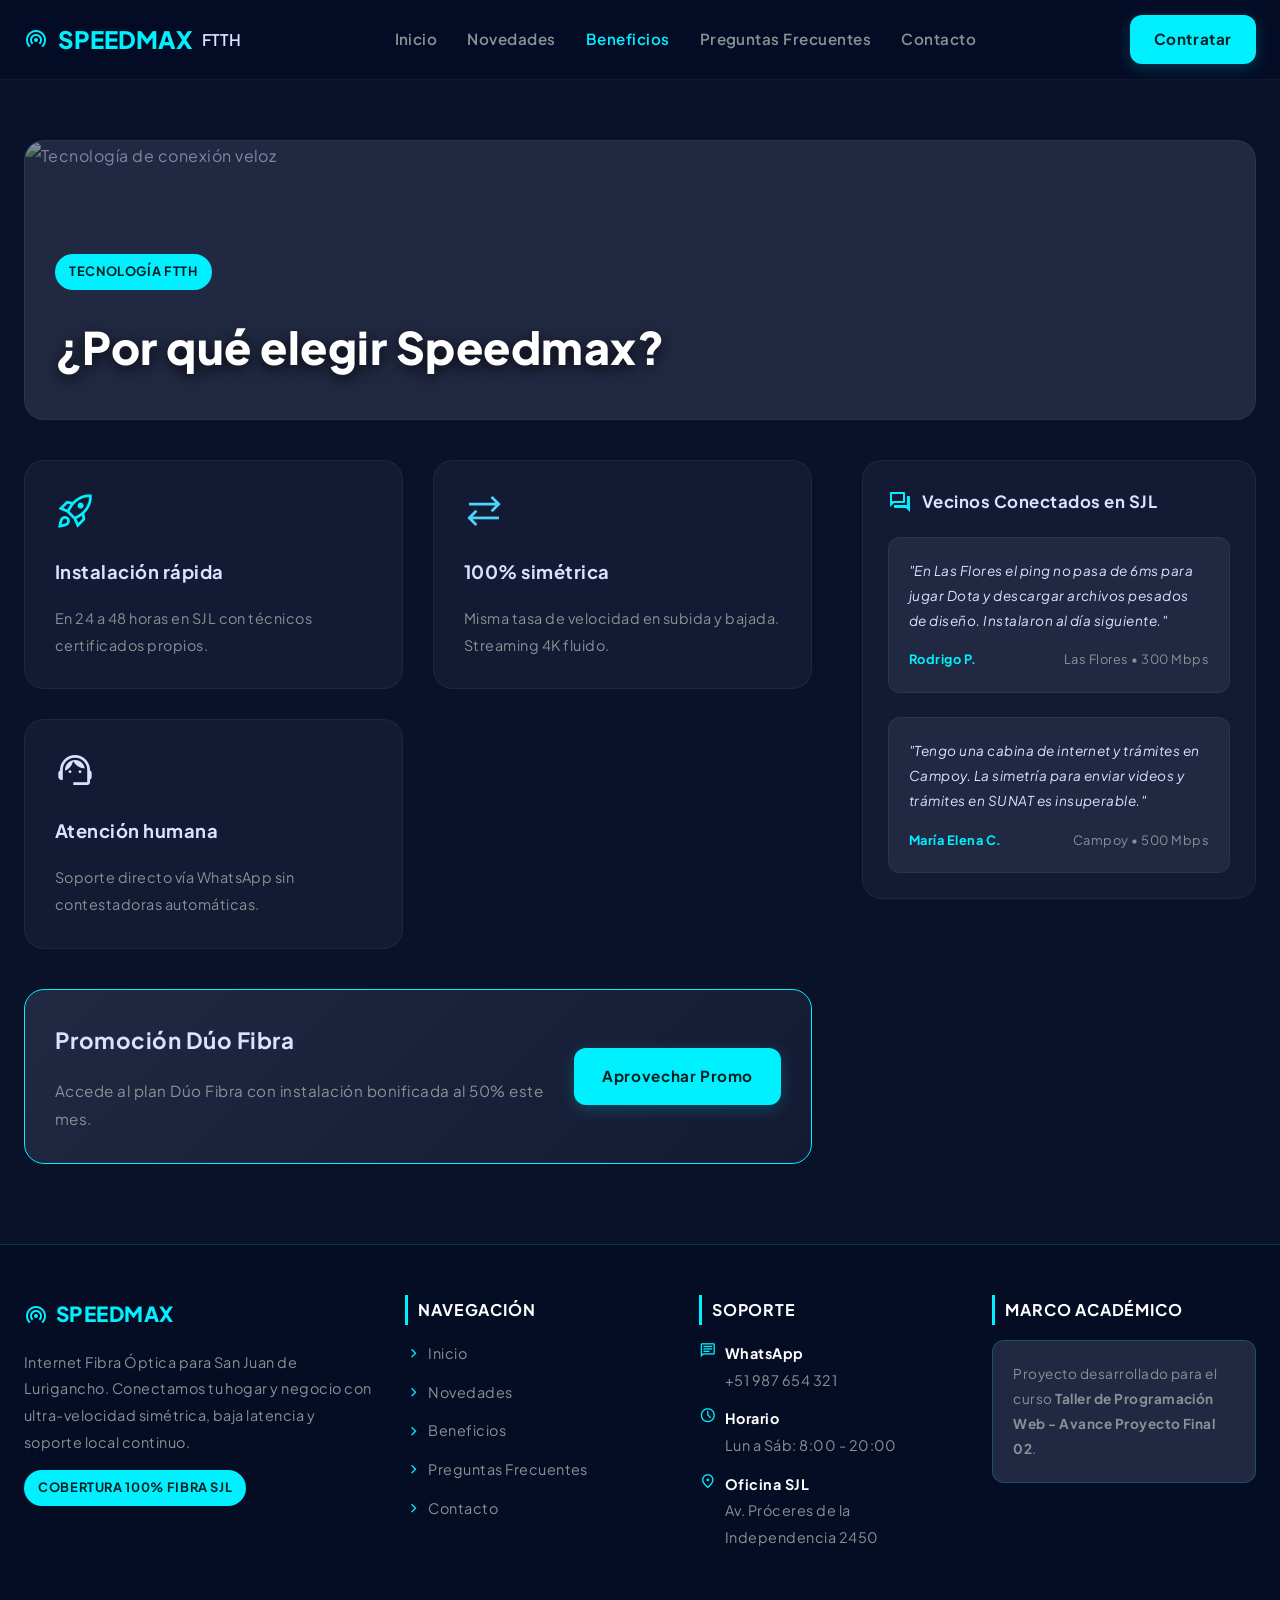
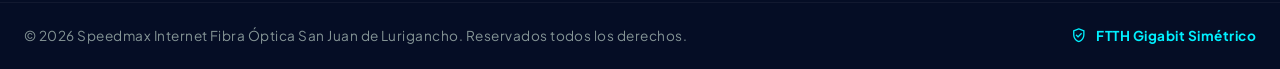
==== beneficios.html @ a31bd1a9 "Add files via upload" ====
<!DOCTYPE html>
<html lang="es">
<head>
  <meta charset="utf-8"/>
  <meta name="viewport" content="width=device-width, initial-scale=1.0"/>
  <title>AVANCE PF 02 - SPEEDMAX | Beneficios</title>
  <link href="https://fonts.googleapis.com/css2?family=Plus+Jakarta+Sans:wght@400;600;700;800&display=swap" rel="stylesheet"/>
  <link href="https://fonts.googleapis.com/css2?family=Material+Symbols+Outlined:opsz,wght,FILL,GRAD@24,400,0,0" rel="stylesheet"/>
  <link rel="stylesheet" href="styles.css"/>
  <script src="script.js" defer></script>  
</head>
<body>
  <!-- Header con .active en Beneficios -->
  <header class="header">
    <div class="container">
      <a href="index.html" class="logo"><span class="material-symbols-outlined text-primary">wifi_tethering</span>SPEEDMAX <span style="font-size: 1rem; color: var(--text-main); font-weight: 600;">FTTH</span></a>
      <nav class="nav-links">
        <a href="index.html">Inicio</a>
        <a href="novedades.html">Novedades</a>
        <a href="beneficios.html" class="active">Beneficios</a>
        <a href="faq.html">Preguntas Frecuentes</a>
        <a href="contacto.html">Contacto</a>
      </nav>
      <a href="contacto.html" class="btn btn-primary" style="padding: 10px 24px;">Contratar</a>
    </div>
  </header>

  <main>
    <section class="section-padding">
      <div class="container">
        <!-- IMAGEN CABECERA ARREGLADA CON URL SEGURA -->
        <div class="page-header">
          <img src="https://images.unsplash.com/photo-1550751827-4bd374c3f58b?auto=format&fit=crop&w=1200&q=80" alt="Tecnología de conexión veloz">
          <div class="overlay-content">
            <span class="badge badge-solid mb-2">Tecnología FTTH</span>
            <h1 class="page-header-title">¿Por qué elegir Speedmax?</h1>
          </div>
        </div>

        <div class="grid-layout mt-4">
          <div style="display: flex; flex-direction: column; gap: 40px;">
            <div class="grid-3">
              <div class="card">
                <span class="material-symbols-outlined text-primary mb-3" style="font-size: 2.5rem;">rocket_launch</span>
                <h3 class="title-sm mb-2">Instalación rápida</h3>
                <p style="color: var(--text-muted); font-size: 0.9rem;">En 24 a 48 horas en SJL con técnicos certificados propios.</p>
              </div>
              <div class="card">
                <span class="material-symbols-outlined text-secondary mb-3" style="font-size: 2.5rem;">sync_alt</span>
                <h3 class="title-sm mb-2">100% simétrica</h3>
                <p style="color: var(--text-muted); font-size: 0.9rem;">Misma tasa de velocidad en subida y bajada. Streaming 4K fluido.</p>
              </div>
              <div class="card">
                <span class="material-symbols-outlined mb-3" style="font-size: 2.5rem;">support_agent</span>
                <h3 class="title-sm mb-2">Atención humana</h3>
                <p style="color: var(--text-muted); font-size: 0.9rem;">Soporte directo vía WhatsApp sin contestadoras automáticas.</p>
              </div>
            </div>

            <div style="background: linear-gradient(135deg, var(--bg-surface-high), var(--bg-surface)); padding: 30px; border-radius: 20px; border: 1px solid var(--primary); display: flex; justify-content: space-between; align-items: center; flex-wrap: wrap; gap: 20px;">
              <div style="flex: 1;">
                <h3 class="title-md mb-2">Promoción Dúo Fibra</h3>
                <p style="color: var(--text-muted); font-size: 0.95rem;">Accede al plan Dúo Fibra con instalación bonificada al 50% este mes.</p>
              </div>
              <a href="contacto.html" class="btn btn-primary">Aprovechar Promo</a>
            </div>
          </div>

          <div style="display: flex; flex-direction: column; gap: 30px;">
            <div class="card" style="padding: 25px;">
              <h4 style="font-size: 1.05rem; font-weight: 700; margin-bottom: 20px; display: flex; align-items: center; gap: 10px;"><span class="material-symbols-outlined text-primary">forum</span> Vecinos Conectados en SJL</h4>
              
              <!-- Comentario 1 -->
              <div class="card-light mb-3" style="border: 1px solid var(--bg-surface-light);">
                <p style="font-size: 0.85rem; font-style: italic; margin-bottom: 15px;">"En Las Flores el ping no pasa de 6ms para jugar Dota y descargar archivos pesados de diseño. Instalaron al día siguiente."</p>
                <div style="display: flex; justify-content: space-between; align-items: center; font-size: 0.8rem;">
                  <strong class="text-primary">Rodrigo P.</strong>
                  <span style="color: var(--text-muted);">Las Flores • 300 Mbps</span>
                </div>
              </div>

              <!-- Comentario 2 añadido -->
              <div class="card-light" style="border: 1px solid var(--bg-surface-light);">
                <p style="font-size: 0.85rem; font-style: italic; margin-bottom: 15px;">"Tengo una cabina de internet y trámites en Campoy. La simetría para enviar videos y trámites en SUNAT es insuperable."</p>
                <div style="display: flex; justify-content: space-between; align-items: center; font-size: 0.8rem;">
                  <strong class="text-primary">María Elena C.</strong>
                  <span style="color: var(--text-muted);">Campoy • 500 Mbps</span>
                </div>
              </div>
            </div>
          </div>
        </div>
      </div>
    </section>
  </main>

  <footer class="footer">
    <div class="container grid-footer">
      <div>
        <h3 style="color: var(--primary); font-size: 1.3rem; font-weight: 800; margin-bottom: 15px; display: flex; align-items: center; gap: 8px;">
          <span class="material-symbols-outlined">wifi_tethering</span> SPEEDMAX
        </h3>
        <p style="color: var(--text-muted); margin-bottom: 15px; font-size: 0.9rem;">Internet Fibra Óptica para San Juan de Lurigancho. Conectamos tu hogar y negocio con ultra-velocidad simétrica, baja latencia y soporte local continuo.</p>
        <span class="badge badge-solid">COBERTURA 100% FIBRA SJL</span>
      </div>
      <div>
        <h4>Navegación</h4>
        <ul>
          <li><a href="index.html"><span class="material-symbols-outlined footer-icon">chevron_right</span> Inicio</a></li>
          <li><a href="novedades.html"><span class="material-symbols-outlined footer-icon">chevron_right</span> Novedades</a></li>
          <li><a href="beneficios.html"><span class="material-symbols-outlined footer-icon">chevron_right</span> Beneficios</a></li>
          <li><a href="faq.html"><span class="material-symbols-outlined footer-icon">chevron_right</span> Preguntas Frecuentes</a></li>
          <li><a href="contacto.html"><span class="material-symbols-outlined footer-icon">chevron_right</span> Contacto</a></li>
        </ul>
      </div>
      <div>
        <h4>Soporte</h4>
        <ul>
          <li><span class="material-symbols-outlined footer-icon">chat</span> <div><strong style="color: white;">WhatsApp</strong><br>+51 987 654 321</div></li>
          <li><span class="material-symbols-outlined footer-icon">schedule</span> <div><strong style="color: white;">Horario</strong><br>Lun a Sáb: 8:00 - 20:00</div></li>
          <li><span class="material-symbols-outlined footer-icon">location_on</span> <div><strong style="color: white;">Oficina SJL</strong><br>Av. Próceres de la Independencia 2450</div></li>
        </ul>
      </div>
      <div>
        <h4>Marco Académico</h4>
        <div class="card-light" style="border: 1px solid rgba(0, 240, 255, 0.2);">
          <p style="font-size: 0.85rem; color: var(--text-muted);">Proyecto desarrollado para el curso <strong>Taller de Programación Web - Avance Proyecto Final 02</strong>.</p>
        </div>
      </div>
    </div>
    <div class="container footer-bottom">
      <p>© 2026 Speedmax Internet Fibra Óptica San Juan de Lurigancho. Reservados todos los derechos.</p>
      <p style="color: var(--primary); display: flex; align-items: center; gap: 8px; font-weight: 700;"><span class="material-symbols-outlined" style="font-size: 1.1rem;">gpp_good</span> FTTH Gigabit Simétrico</p>
    </div>
  </footer>

</body>
</html>
---- styles.css ----
/* ================= VARIABLES ================= */
:root {
  --bg-base: #0a122a;
  --bg-surface: #131a33;
  --bg-surface-high: #212942;
  --bg-surface-light: rgba(255, 255, 255, 0.05);
  --primary: #00f0ff;
  --primary-hover: #4cd6fb;
  --secondary: #4cd6fb;
  --text-main: #dbe1ff;
  --text-muted: #849495;
  --text-dark: #002022;
  --font-family: 'Plus Jakarta Sans', sans-serif;
  --transition: all 0.3s ease;
}

/* ================= RESET Y BASE ================= */
* { margin: 0; padding: 0; box-sizing: border-box; }
html { scroll-behavior: smooth; }
body {
  font-family: var(--font-family);
  background-color: var(--bg-base);
  color: var(--text-main);
  line-height: 1.85; 
  /* ESPACIADO ENTRE LETRAS AMPLIADO */
  letter-spacing: 0.03em; 
  padding-top: 80px; 
}
a { text-decoration: none; color: inherit; transition: var(--transition); }
ul { list-style: none; }

/* ================= LAYOUT Y ESPACIADOS ================= */
.container { max-width: 1280px; margin: 0 auto; padding: 0 24px; }

/* CORRECCIÓN: Contenido pegado arriba, sin altura forzada ni centrado vertical */
.section-padding { padding: 60px 0 80px 0; display: block; }
.py-large { padding: 60px 0; }

.mb-1 { margin-bottom: 8px; }
.mb-2 { margin-bottom: 16px; }
.mb-3 { margin-bottom: 24px; }
.mb-4 { margin-bottom: 40px; }
.mt-4 { margin-top: 40px; }

/* Grids */
.grid-2 { display: grid; grid-template-columns: 1fr 1fr; gap: 60px; align-items: center; }
.grid-3 { display: grid; grid-template-columns: repeat(auto-fit, minmax(320px, 1fr)); gap: 30px; }
.grid-layout { display: grid; grid-template-columns: 2fr 1fr; gap: 50px; align-items: start; }
.grid-footer { display: grid; grid-template-columns: 2fr 1.5fr 1.5fr 1.5fr; gap: 30px; }

/* ================= HEADER ================= */
.header { position: fixed; top: 0; left: 0; width: 100%; height: 80px; background: rgba(5, 13, 37, 0.95); backdrop-filter: blur(15px); z-index: 1000; border-bottom: 1px solid var(--bg-surface-light); }
.header .container { display: flex; justify-content: space-between; align-items: center; height: 100%; }
.logo { font-size: 1.5rem; font-weight: 800; color: var(--primary); display: flex; align-items: center; gap: 10px; letter-spacing: 0em; }
.nav-links { display: flex; gap: 30px; }
.nav-links a { font-weight: 600; color: var(--text-muted); font-size: 0.95rem; }
.nav-links a:hover, .nav-links a.active { color: var(--primary); }

/* ================= TIPOGRAFÍA ================= */
.title-xl { font-size: 3.5rem; font-weight: 800; line-height: 1.2; letter-spacing: 0.01em; }
.title-lg { font-size: 2.2rem; font-weight: 700; line-height: 1.3; }
.title-md { font-size: 1.4rem; font-weight: 700; }
.title-sm { font-size: 1.15rem; font-weight: 700; }
.text-primary { color: var(--primary); }
.text-secondary { color: var(--secondary); }

/* ================= IMAGEN DE CABECERA (Páginas Internas) ================= */
.page-header { position: relative; width: 100%; height: 280px; border-radius: 20px; overflow: hidden; margin-bottom: 40px; border: 1px solid var(--bg-surface-light); background-color: var(--bg-surface-high); }
.page-header img { width: 100%; height: 100%; object-fit: cover; opacity: 0.5; transition: var(--transition); }
.page-header:hover img { opacity: 0.7; transform: scale(1.02); }
.page-header .overlay-content { position: absolute; bottom: 30px; left: 30px; z-index: 10; }
.page-header-title { font-size: 2.8rem; font-weight: 800; color: #fff; text-shadow: 0 4px 15px rgba(0,0,0,0.8); }

/* ================= COMPONENTES ================= */
.btn { display: inline-flex; align-items: center; justify-content: center; gap: 8px; padding: 14px 28px; border-radius: 12px; font-weight: 700; font-size: 0.95rem; cursor: pointer; border: none; text-align: center; letter-spacing: 0.04em; }
.btn-primary { background-color: var(--primary); color: var(--text-dark); box-shadow: 0 4px 15px rgba(0, 240, 255, 0.2); }
.btn-primary:hover { transform: translateY(-2px); box-shadow: 0 6px 20px rgba(0, 240, 255, 0.4); }
.btn-outline { background-color: transparent; color: var(--primary); border: 1px solid rgba(0,240,255,0.3); }
.btn-outline:hover { background-color: rgba(0,240,255,0.1); }

.card { background-color: var(--bg-surface); border-radius: 20px; padding: 30px; border: 1px solid var(--bg-surface-light); transition: var(--transition); }
.card:hover { transform: translateY(-4px); box-shadow: 0 15px 30px rgba(0,0,0,0.4); border-color: rgba(0,240,255,0.3); }
.card-light { background-color: var(--bg-surface-high); border-radius: 12px; padding: 20px; }
.badge { display: inline-flex; align-items: center; gap: 6px; padding: 6px 14px; background: rgba(0, 240, 255, 0.15); color: var(--primary); border-radius: 30px; font-size: 0.8rem; font-weight: 700; text-transform: uppercase; letter-spacing: 0.05em; }
.badge-solid { background: var(--primary); color: var(--text-dark); }

/* Acordeón FAQ */
.faq-item { background: var(--bg-surface); border-radius: 12px; margin-bottom: 12px; overflow: hidden; border: 1px solid var(--bg-surface-light); }
.faq-btn { width: 100%; padding: 20px; display: flex; justify-content: space-between; align-items: center; background: none; border: none; color: var(--text-main); font-weight: 700; font-size: 1.05rem; cursor: pointer; text-align: left; }
.faq-content { padding: 0 20px; max-height: 0; overflow: hidden; transition: max-height 0.4s ease, padding 0.4s ease; color: var(--text-muted); font-size: 0.95rem; }
.faq-btn[aria-expanded="true"] + .faq-content { max-height: 400px; padding: 0 20px 20px 20px; }
.faq-icon { transition: transform 0.3s ease; color: var(--primary); }
.faq-btn[aria-expanded="true"] .faq-icon { transform: rotate(180deg); }

/* Formulario */
.form-group { margin-bottom: 20px; }
.form-group label { display: block; font-size: 0.9rem; font-weight: 700; margin-bottom: 8px; }
.form-control { width: 100%; padding: 15px; background-color: rgba(5, 13, 37, 0.5); border: 1px solid var(--bg-surface-light); border-radius: 10px; color: var(--text-main); font-family: inherit; font-size: 0.95rem; transition: var(--transition); letter-spacing: 0.02em; }
.form-control:focus { outline: none; border-color: var(--primary); box-shadow: 0 0 0 2px rgba(0, 240, 255, 0.2); }
textarea.form-control { min-height: 100px; resize: vertical; }

/* ================= FOOTER ================= */
.footer { background-color: #050d25; padding: 50px 0 20px; margin-top: auto; border-top: 1px solid rgba(0, 240, 255, 0.2); }
.footer h4 { color: white; margin-bottom: 15px; font-size: 1rem; text-transform: uppercase; letter-spacing: 0.05em; display: flex; align-items: center; gap: 8px; border-left: 3px solid var(--primary); padding-left: 10px; }
.footer ul li { margin-bottom: 12px; color: var(--text-muted); display: flex; align-items: flex-start; gap: 8px; font-size: 0.9rem; }
.footer ul li a { display: flex; align-items: center; gap: 5px; }
.footer ul li a:hover { color: var(--primary); transform: translateX(3px); }
.footer-icon { color: var(--primary); font-size: 1.1rem; margin-top: 2px; }
.footer-bottom { margin-top: 40px; padding-top: 20px; border-top: 1px solid rgba(255,255,255,0.05); display: flex; justify-content: space-between; align-items: center; color: var(--text-muted); font-size: 0.85rem; flex-wrap: wrap; gap: 15px; }

/* Responsive */
@media (max-width: 1024px) {
  .grid-layout, .grid-2 { grid-template-columns: 1fr; }
  .grid-footer { grid-template-columns: 1fr 1fr; }
  .page-header-title { font-size: 2.2rem; }
}
@media (max-width: 768px) {
  .nav-links { display: none; }
  .title-xl { font-size: 2.5rem; }
  .grid-footer { grid-template-columns: 1fr; }
  .page-header { height: 200px; }
}
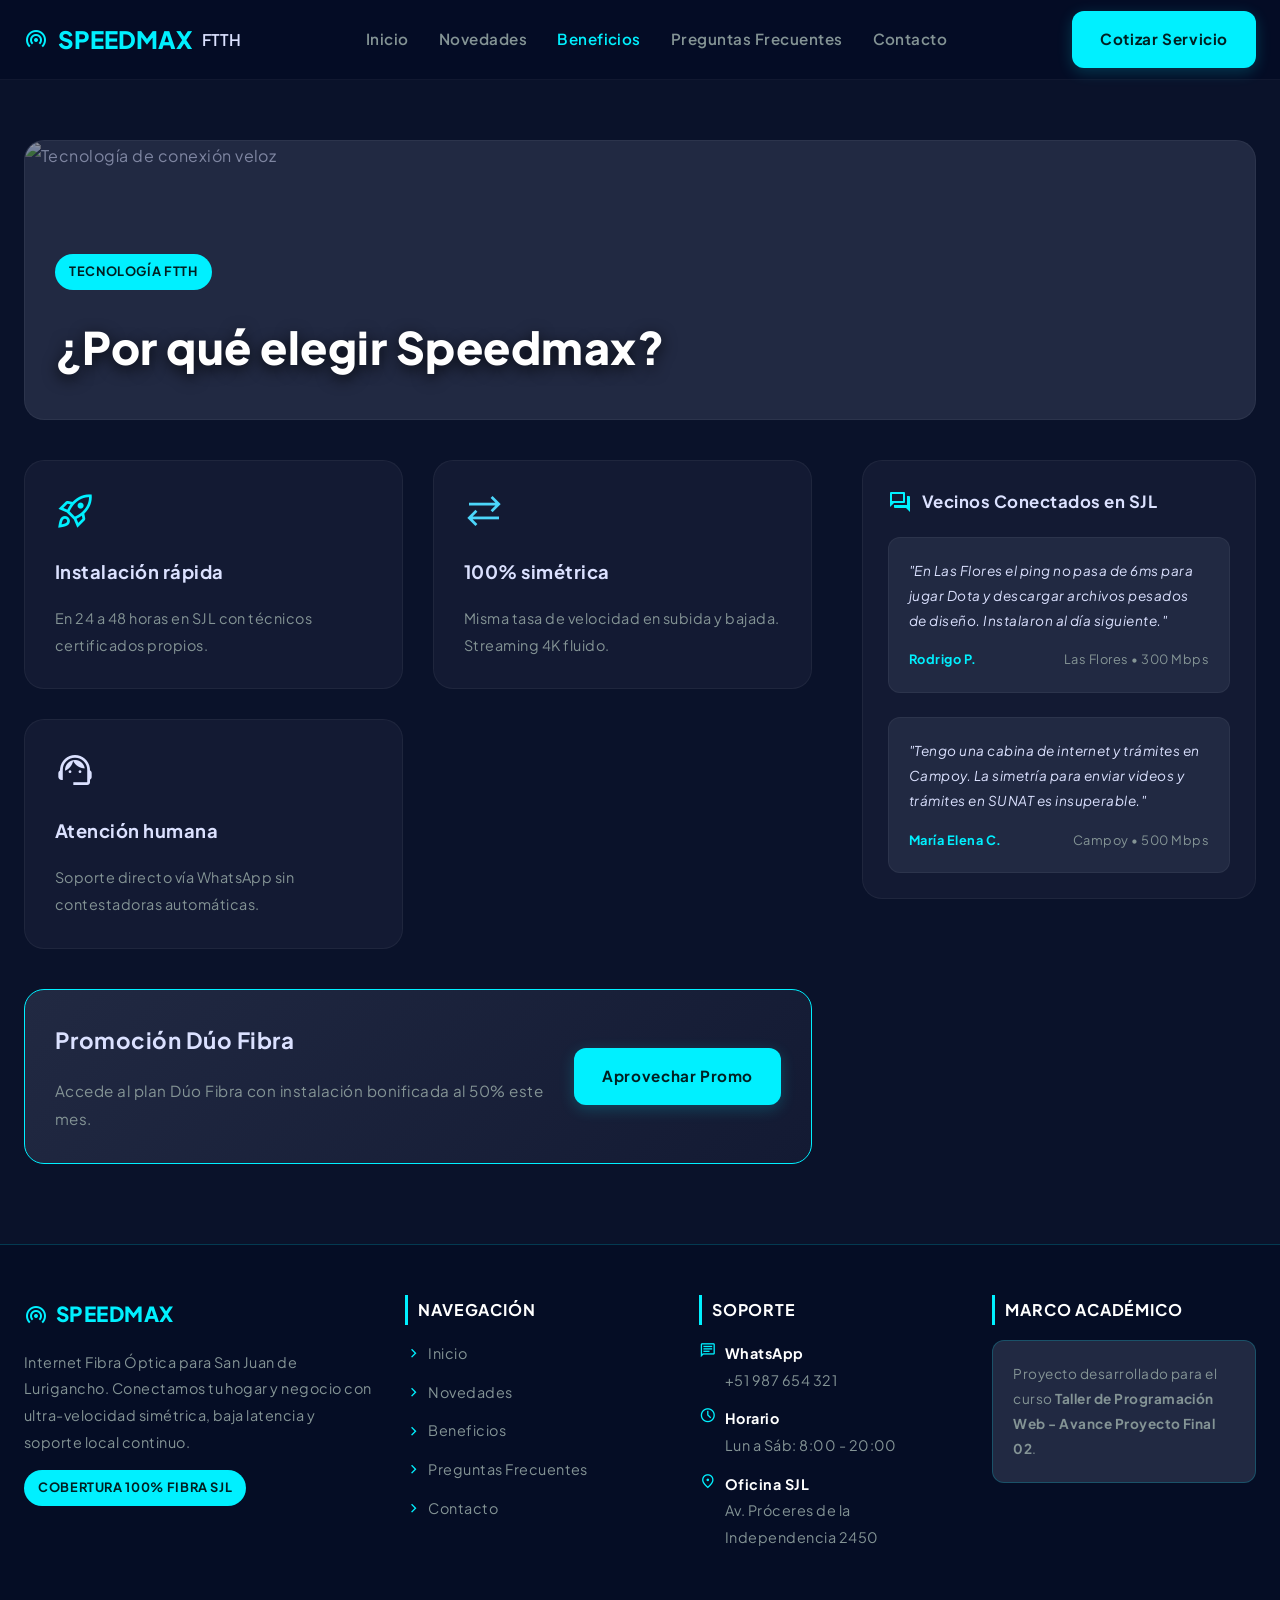
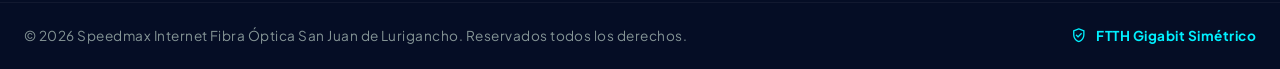
==== commit 9d5ffa87: "Add files via upload" ====
--- a/beneficios.html
+++ b/beneficios.html
@@ -13,15 +13,25 @@
   <!-- Header con .active en Beneficios -->
   <header class="header">
     <div class="container">
-      <a href="index.html" class="logo"><span class="material-symbols-outlined text-primary">wifi_tethering</span>SPEEDMAX <span style="font-size: 1rem; color: var(--text-main); font-weight: 600;">FTTH</span></a>
-      <nav class="nav-links">
+      <a href="index.html" class="logo">
+        <span class="material-symbols-outlined text-primary">wifi_tethering</span>
+        SPEEDMAX <span style="font-size: 1rem; color: var(--text-main); font-weight: 600;">FTTH</span>
+      </a>
+      
+      <!-- Botón de menú para móviles -->
+      <button class="mobile-menu-btn" aria-label="Abrir menú" aria-expanded="false">
+        <span class="material-symbols-outlined">menu</span>
+      </button>
+
+      <nav class="nav-links" aria-label="Navegación principal">
         <a href="index.html">Inicio</a>
         <a href="novedades.html">Novedades</a>
-        <a href="beneficios.html" class="active">Beneficios</a>
+        <a href="beneficios.html">Beneficios</a>
         <a href="faq.html">Preguntas Frecuentes</a>
         <a href="contacto.html">Contacto</a>
       </nav>
-      <a href="contacto.html" class="btn btn-primary" style="padding: 10px 24px;">Contratar</a>
+      <!-- Le añadimos una clase extra al botón para ocultarlo si falta espacio en móvil -->
+      <a href="contacto.html" class="btn btn-primary btn-header-cotizar">Cotizar Servicio</a>
     </div>
   </header>
 
@@ -129,7 +139,7 @@
       </div>
     </div>
     <div class="container footer-bottom">
-      <p>© 2026 Speedmax Internet Fibra Óptica San Juan de Lurigancho. Reservados todos los derechos.</p>
+      <p>© <span id="currentYear">2026</span> Speedmax Internet Fibra Óptica San Juan de Lurigancho. Reservados todos los derechos.</p>
       <p style="color: var(--primary); display: flex; align-items: center; gap: 8px; font-weight: 700;"><span class="material-symbols-outlined" style="font-size: 1.1rem;">gpp_good</span> FTTH Gigabit Simétrico</p>
     </div>
   </footer>
--- a/styles.css
+++ b/styles.css
@@ -119,4 +119,69 @@
   .title-xl { font-size: 2.5rem; }
   .grid-footer { grid-template-columns: 1fr; }
   .page-header { height: 200px; }
+}
+
+/* ================= ANIMACIONES ================= */
+@keyframes slideUpFade {
+  0% {
+    opacity: 0;
+    transform: translateY(30px);
+  }
+  100% {
+    opacity: 1;
+    transform: translateY(0);
+  }
+}
+
+/* Al aplicar esto a <main>, garantizamos que TODO el contenido 
+   haga el efecto de desplazamiento hacia arriba cada vez que entras a una página */
+main {
+  animation: slideUpFade 0.7s ease-out forwards;
+}
+
+/* ================= MENÚ MÓVIL ================= */
+.mobile-menu-btn {
+  display: none;
+  background: none;
+  border: none;
+  color: var(--text-main);
+  cursor: pointer;
+}
+.mobile-menu-btn span { font-size: 2.2rem; }
+
+@media (max-width: 1024px) {
+  .grid-layout, .grid-2 { grid-template-columns: 1fr; }
+  .grid-footer { grid-template-columns: 1fr 1fr; }
+  .page-header-title { font-size: 2.2rem; }
+}
+
+@media (max-width: 768px) {
+  .title-xl { font-size: 2.5rem; }
+  .grid-footer { grid-template-columns: 1fr; }
+  .page-header { height: 200px; }
+  
+  /* Logica del Menú Móvil */
+  .mobile-menu-btn { display: block; }
+  .btn-header-cotizar { display: none; } /* Ocultamos el botón grande arriba para ahorrar espacio */
+  
+  .nav-links {
+    position: absolute;
+    top: 80px;
+    left: 0;
+    width: 100%;
+    background: rgba(5, 13, 37, 0.98);
+    backdrop-filter: blur(15px);
+    flex-direction: column;
+    align-items: center;
+    gap: 20px;
+    padding: 30px 0;
+    border-bottom: 1px solid var(--bg-surface-light);
+    box-shadow: 0 10px 20px rgba(0,0,0,0.5);
+    display: none; /* Oculto por defecto en móvil */
+  }
+  
+  /* Clase que JS activará para mostrar el menú */
+  .nav-links.active-mobile {
+    display: flex;
+  }
 }
